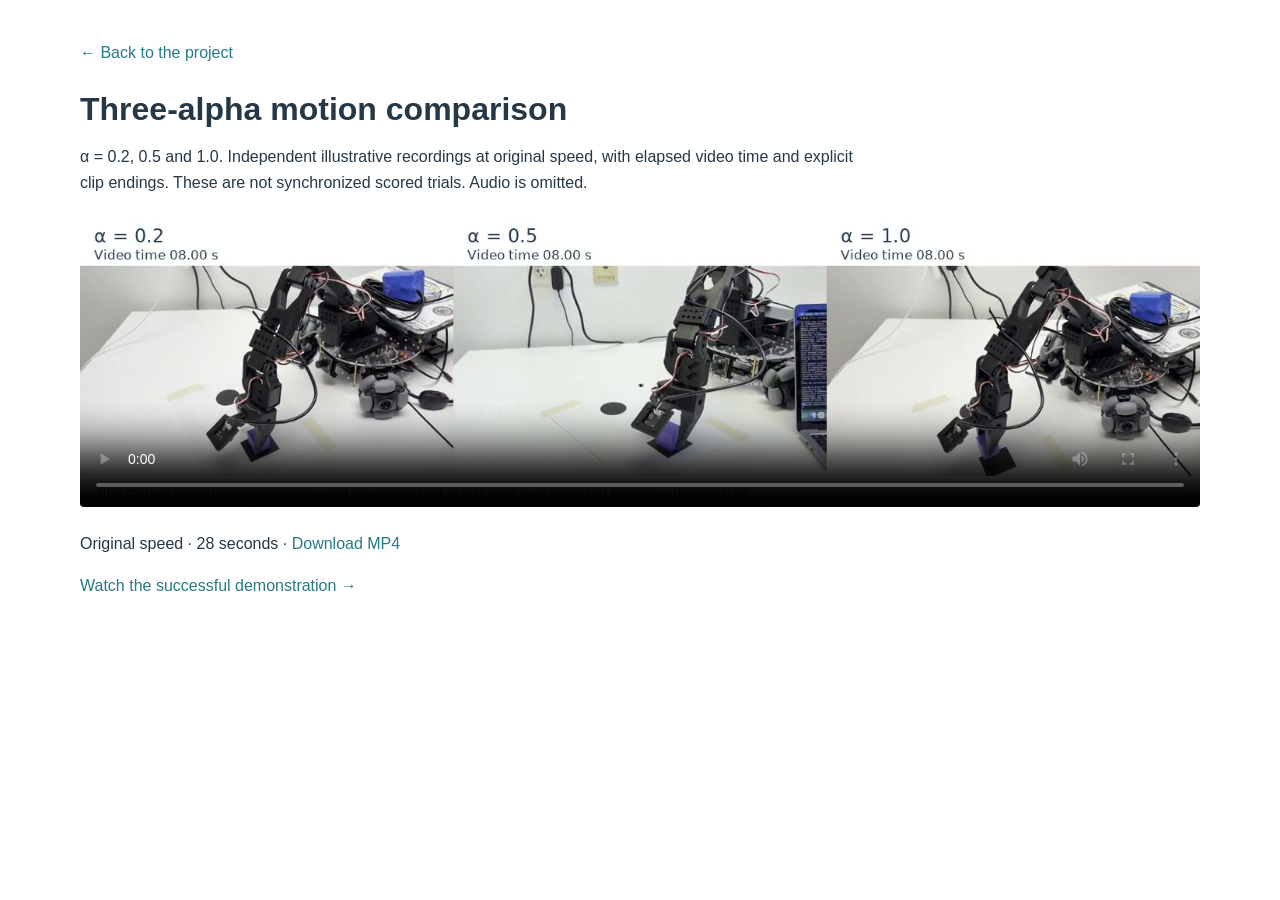
==== media/comparison.html @ d9991188 "Serve showcase MP4s through lightweight browser players" ====
<!doctype html>
<html lang="en">
<head>
  <meta charset="utf-8">
  <meta name="viewport" content="width=device-width, initial-scale=1">
  <title>Mickey17 · three-alpha comparison</title>
  <link rel="stylesheet" href="player.css">
</head>
<body>
  <a href="https://github.com/LaneTang/mickey17-imitation-learning">← Back to the project</a>
  <h1>Three-alpha motion comparison</h1>
  <p>α = 0.2, 0.5 and 1.0. Independent illustrative recordings at original speed, with elapsed video time and explicit clip endings. These are not synchronized scored trials. Audio is omitted.</p>
  <video class="comparison" controls playsinline preload="metadata" poster="../assets/alpha_comparison_poster.jpg" aria-label="Independent real-time recordings at alpha 0.2, 0.5 and 1">
    <source src="../assets/alpha_comparison.mp4" type="video/mp4">
    <a href="../assets/alpha_comparison.mp4">Download the MP4</a>
  </video>
  <p>Original speed · 28 seconds · <a href="../assets/alpha_comparison.mp4" download>Download MP4</a></p>
  <p><a href="hero.html">Watch the successful demonstration →</a></p>
</body>
</html>
---- media/player.css ----
:root { color-scheme: light; font-family: -apple-system, BlinkMacSystemFont, "Segoe UI", sans-serif; color: #263746; background: #fff; }
body { max-width: 1120px; margin: 40px auto; padding: 0 24px; line-height: 1.6; }
a { color: #257a86; text-decoration: none; }
h1 { font-size: clamp(22px, 4vw, 32px); line-height: 1.2; margin: 24px 0 12px; }
p { max-width: 800px; }
video { display: block; max-width: 100%; max-height: 72vh; background: #f5f7f8; margin: 24px 0; border-radius: 4px; }
.hero { width: 340px; }
.comparison { width: 100%; }
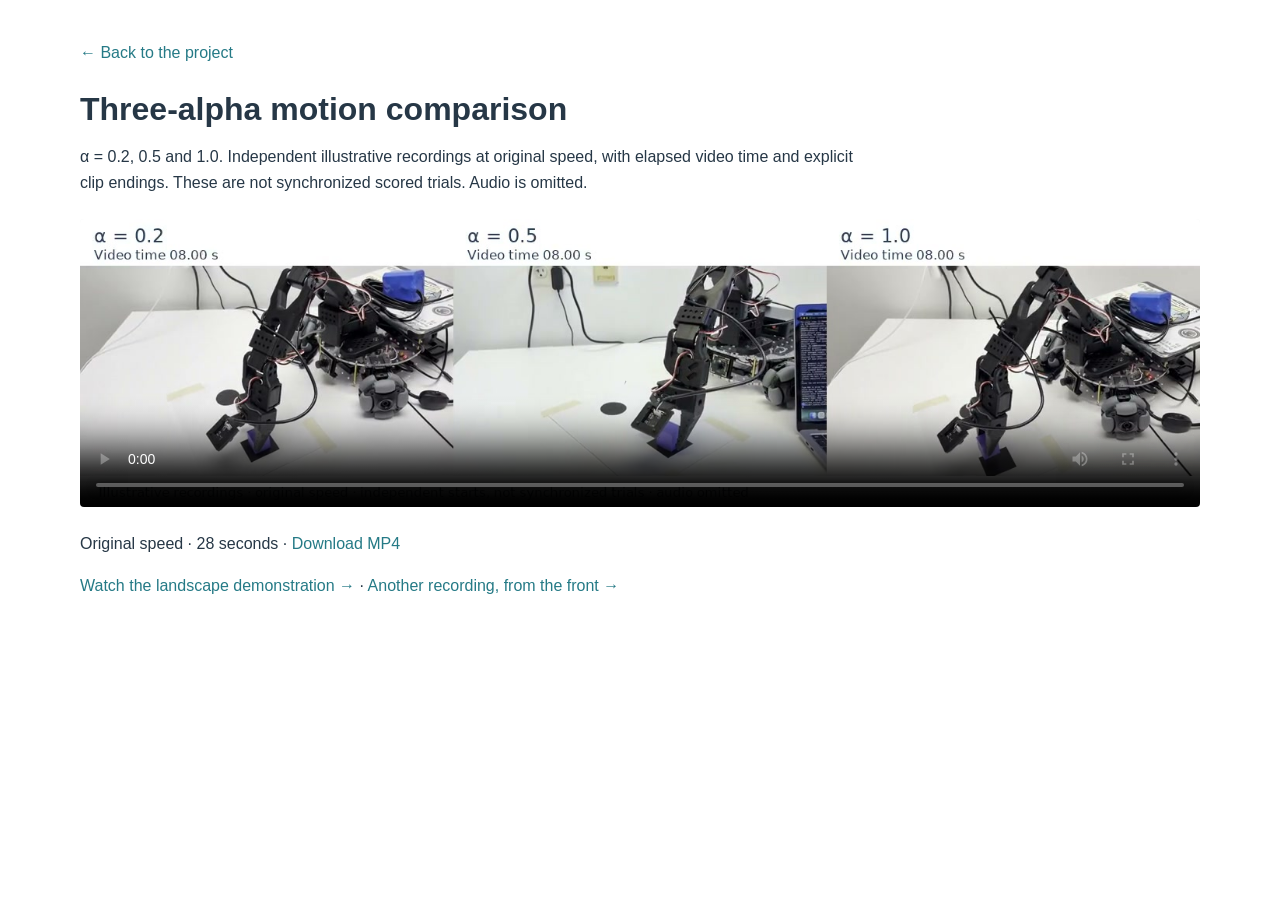
==== commit a4e34987: "Restore author README skeleton with animated demo and paper-style figures" ====
--- a/media/comparison.html
+++ b/media/comparison.html
@@ -15,6 +15,6 @@
     <a href="../assets/alpha_comparison.mp4">Download the MP4</a>
   </video>
   <p>Original speed · 28 seconds · <a href="../assets/alpha_comparison.mp4" download>Download MP4</a></p>
-  <p><a href="hero.html">Watch the successful demonstration →</a></p>
+  <p><a href="landscape.html">Watch the landscape demonstration →</a> · <a href="hero.html">Another recording, from the front →</a></p>
 </body>
 </html>
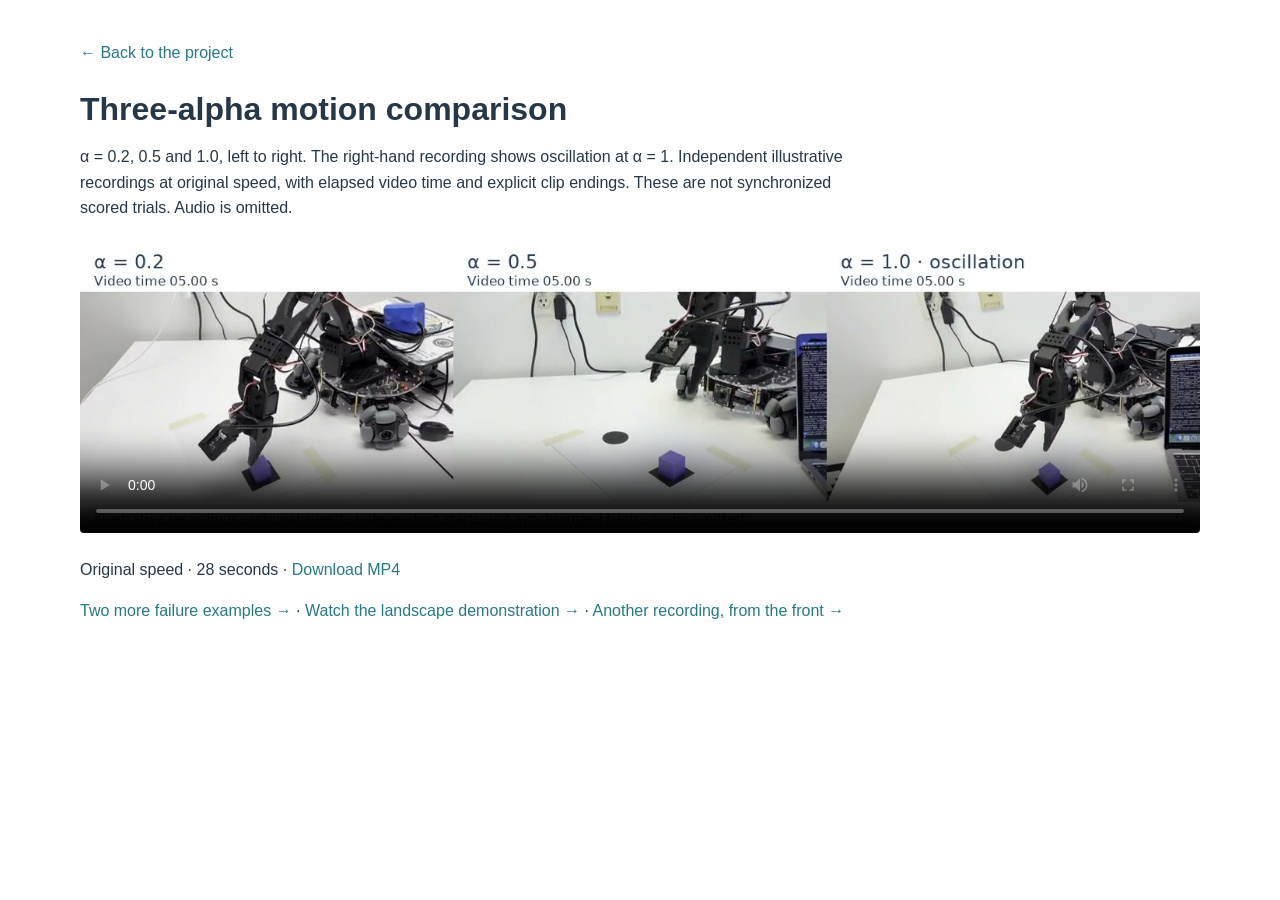
==== commit 13c6a608: "Show alpha-1 oscillation and add selected failure recordings" ====
--- a/media/comparison.html
+++ b/media/comparison.html
@@ -9,12 +9,12 @@
 <body>
   <a href="https://github.com/LaneTang/mickey17-imitation-learning">← Back to the project</a>
   <h1>Three-alpha motion comparison</h1>
-  <p>α = 0.2, 0.5 and 1.0. Independent illustrative recordings at original speed, with elapsed video time and explicit clip endings. These are not synchronized scored trials. Audio is omitted.</p>
+  <p>α = 0.2, 0.5 and 1.0, left to right. The right-hand recording shows oscillation at α = 1. Independent illustrative recordings at original speed, with elapsed video time and explicit clip endings. These are not synchronized scored trials. Audio is omitted.</p>
   <video class="comparison" controls playsinline preload="metadata" poster="../assets/alpha_comparison_poster.jpg" aria-label="Independent real-time recordings at alpha 0.2, 0.5 and 1">
     <source src="../assets/alpha_comparison.mp4" type="video/mp4">
     <a href="../assets/alpha_comparison.mp4">Download the MP4</a>
   </video>
   <p>Original speed · 28 seconds · <a href="../assets/alpha_comparison.mp4" download>Download MP4</a></p>
-  <p><a href="landscape.html">Watch the landscape demonstration →</a> · <a href="hero.html">Another recording, from the front →</a></p>
+  <p><a href="failures.html">Two more failure examples →</a> · <a href="landscape.html">Watch the landscape demonstration →</a> · <a href="hero.html">Another recording, from the front →</a></p>
 </body>
 </html>
